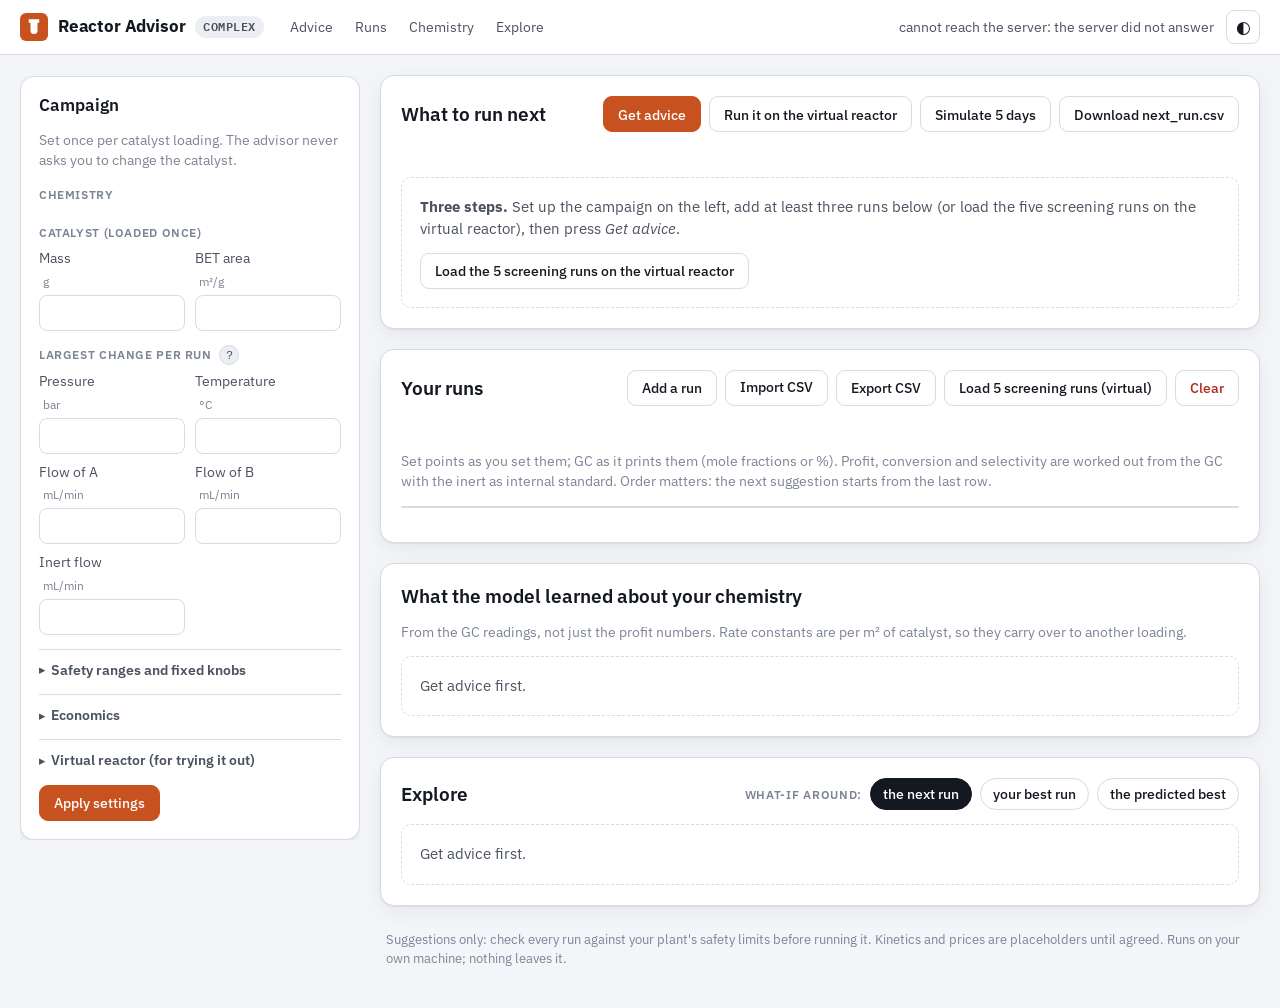
==== ui/index.html @ 0581b375 "Web interface for the smart reactor advisor (reactor_ui.py + ui/) python reactor_ui.py opens http://" ====
<!doctype html>
<html lang="en">
<head>
<meta charset="utf-8">
<meta name="viewport" content="width=device-width, initial-scale=1, viewport-fit=cover">
<title>Reactor Advisor</title>
<link rel="preconnect" href="https://fonts.googleapis.com">
<link rel="stylesheet" href="https://fonts.googleapis.com/css2?family=IBM+Plex+Sans:wght@400;500;600;700&family=IBM+Plex+Mono:wght@400;500;600&display=swap">
<link rel="stylesheet" href="app.css">
<link rel="icon" href="data:image/svg+xml,%3Csvg xmlns='http://www.w3.org/2000/svg' viewBox='0 0 32 32'%3E%3Crect width='32' height='32' rx='7' fill='%23c8521f'/%3E%3Cpath d='M10 7h12v4h-2v9a4 4 0 0 1-8 0V11h-2z' fill='white'/%3E%3C/svg%3E">
</head>
<body>

<header class="top">
  <div class="brand">
    <svg width="28" height="28" viewBox="0 0 32 32" aria-hidden="true"><rect width="32" height="32" rx="7" fill="var(--accent)"/><path d="M10 7h12v4h-2v9a4 4 0 0 1-8 0V11h-2z" fill="var(--accent-ink)"/></svg>
    <span class="brand-name">Reactor Advisor</span>
    <span id="chem-badge" class="badge">complex</span>
  </div>
  <nav class="jump" aria-label="Sections">
    <a href="#advice">Advice</a><a href="#runs">Runs</a><a href="#learned">Chemistry</a><a href="#explore">Explore</a>
  </nav>
  <div class="top-right">
    <span id="status" class="status" role="status" aria-live="polite">no runs yet</span>
    <button id="theme" class="icon-btn" type="button" aria-label="Switch light / dark" title="Light / dark">◐</button>
  </div>
</header>

<div class="layout">

<!-- ================================================================ setup rail -->
<aside class="rail" aria-label="Campaign setup">
  <form id="setup" class="setup" autocomplete="off">
    <h2 class="rail-title">Campaign</h2>
    <p class="hint">Set once per catalyst loading. The advisor never asks you to change the catalyst.</p>

    <fieldset>
      <legend>Chemistry</legend>
      <div class="chem-choice" id="chem-choice"></div>
    </fieldset>

    <fieldset>
      <legend>Catalyst (loaded once)</legend>
      <div class="grid2">
        <label>Mass <span class="unit">g</span><input id="s-wcat" type="number" step="any" min="0.01" max="50" required></label>
        <label>BET area <span class="unit">m²/g</span><input id="s-aspec" type="number" step="any" min="1" max="2000" required></label>
      </div>
    </fieldset>

    <fieldset>
      <legend>Largest change per run <button type="button" class="help" data-help="step">?</button></legend>
      <div class="grid2">
        <label>Pressure <span class="unit">bar</span><input id="s-step-P" type="number" step="any" min="0.1" required></label>
        <label>Temperature <span class="unit">°C</span><input id="s-step-T" type="number" step="any" min="0.1" required></label>
        <label>Flow of A <span class="unit">mL/min</span><input id="s-step-VA" type="number" step="any" min="0.1" required></label>
        <label>Flow of B <span class="unit">mL/min</span><input id="s-step-VB" type="number" step="any" min="0.1" required></label>
        <label>Inert flow <span class="unit">mL/min</span><input id="s-step-VI" type="number" step="any" min="0.1" required></label>
      </div>
      <p class="help-text" id="help-step" hidden>What your furnace, back-pressure regulator and good practice allow between two consecutive runs. Every suggestion stays within these of your last run, so it is always viable.</p>
    </fieldset>

    <details class="fold">
      <summary>Safety ranges and fixed knobs</summary>
      <div id="limits" class="limits"></div>
      <p class="hint">Tick <em>fixed</em> for a knob you cannot change; the advisor will not touch it.</p>
    </details>

    <details class="fold">
      <summary>Economics</summary>
      <div class="grid2">
        <label>Cost of one run <span class="unit">money</span><input id="s-cost" type="number" step="any" min="0" placeholder="optional"></label>
        <label>Operating hours / year<input id="s-hours" type="number" step="any" min="1" required></label>
      </div>
      <div id="prices" class="prices"></div>
      <p class="hint">Prices are placeholders until agreed; profit is in money units per hour.</p>
    </details>

    <details class="fold">
      <summary>Virtual reactor (for trying it out)</summary>
      <label>Scenario seed<input id="s-seed" type="number" step="1" min="0" max="999"></label>
      <p class="hint">A simulated reactor with hidden, imperfect chemistry. Use it to see how the advisor works before using your own log.</p>
    </details>

    <div class="rail-actions">
      <button type="submit" class="btn primary" id="apply">Apply settings</button>
      <span id="setup-msg" class="msg" role="status"></span>
    </div>
  </form>
</aside>

<!-- ================================================================ main -->
<main class="main">

  <!-- ---------------------------------------------------------- advice -->
  <section id="advice" class="card advice" aria-labelledby="advice-h">
    <div class="card-head">
      <h2 id="advice-h">What to run next</h2>
      <div class="actions">
        <button type="button" class="btn primary" id="btn-advise">Get advice</button>
        <button type="button" class="btn" id="btn-sim" title="Run the suggested settings on the virtual reactor and add the GC reading to the table">Run it on the virtual reactor</button>
        <button type="button" class="btn" id="btn-sim5">Simulate 5 days</button>
        <a class="btn ghost" id="dl-next" href="/api/export/next_run.csv" download>Download next_run.csv</a>
      </div>
    </div>
    <p id="advice-msg" class="msg" role="status"></p>

    <div id="advice-empty" class="empty">
      <p><strong>Three steps.</strong> Set up the campaign on the left, add at least three runs below (or load the five screening runs on the virtual reactor), then press <em>Get advice</em>.</p>
      <button type="button" class="btn" id="btn-example-2">Load the 5 screening runs on the virtual reactor</button>
    </div>

    <div id="advice-body" hidden>
      <div class="tiles" id="tiles"></div>
      <div class="expect">
        <div class="expect-main">
          <span class="label">Expected profit</span>
          <span class="big mono" id="next-pred">–</span>
          <span class="range mono" id="next-range"></span>
        </div>
        <div class="why">
          <span class="label">Why this run</span>
          <p id="next-why"></p>
        </div>
      </div>

      <div class="subcards">
        <div class="sub">
          <h3>Where this is heading</h3>
          <p class="sub-lead"><span class="pill" id="plan-steps"></span> <span id="plan-pred"></span></p>
          <ul class="kv mono" id="plan-list"></ul>
          <p class="hint">Firms up as runs come in: every GC reading sharpens the kinetics.</p>
        </div>
        <div class="sub">
          <h3>Is another run worth it?</h3>
          <p class="sub-lead"><span class="pill" id="worth-pill"></span></p>
          <p id="worth-text"></p>
          <ul class="kv mono" id="worth-list"></ul>
        </div>
        <div class="sub">
          <h3>If you must run the plant today</h3>
          <p class="sub-lead">Best proven settings, run <span id="today-run" class="mono"></span></p>
          <ul class="kv mono" id="today-list"></ul>
        </div>
      </div>
    </div>
  </section>

  <!-- ---------------------------------------------------------- runs -->
  <section id="runs" class="card" aria-labelledby="runs-h">
    <div class="card-head">
      <h2 id="runs-h">Your runs</h2>
      <div class="actions">
        <button type="button" class="btn" id="btn-add">Add a run</button>
        <label class="btn file"><input type="file" id="file" accept=".csv,text/csv">Import CSV</label>
        <a class="btn ghost" id="dl-log" href="/api/export/log.csv" download>Export CSV</a>
        <button type="button" class="btn" id="btn-example">Load 5 screening runs (virtual)</button>
        <button type="button" class="btn danger ghost" id="btn-clear">Clear</button>
      </div>
    </div>
    <p id="runs-msg" class="msg" role="status"></p>
    <p class="hint">Set points as you set them; GC as it prints them (mole fractions or %). Profit, conversion and selectivity are worked out from the GC with the inert as internal standard. Order matters: the next suggestion starts from the last row.</p>

    <form id="run-form" class="run-form" hidden autocomplete="off">
      <h3 id="run-form-title">Add a run</h3>
      <div class="grid5" id="run-inputs"></div>
      <div class="gc-inputs"><span class="label">GC reading</span><div class="grid5" id="gc-inputs"></div></div>
      <div class="form-actions">
        <button type="submit" class="btn primary">Save run</button>
        <button type="button" class="btn ghost" id="run-cancel">Cancel</button>
        <span class="msg" id="run-msg" role="alert"></span>
      </div>
    </form>

    <div class="table-wrap">
      <table id="runs-table" class="runs-table">
        <thead></thead><tbody></tbody>
      </table>
    </div>
    <p class="hint" id="runs-note"></p>
  </section>

  <!-- ---------------------------------------------------------- chemistry -->
  <section id="learned" class="card" aria-labelledby="learned-h">
    <div class="card-head"><h2 id="learned-h">What the model learned about your chemistry</h2></div>
    <p class="hint">From the GC readings, not just the profit numbers. Rate constants are per m² of catalyst, so they carry over to another loading.</p>
    <div id="learned-empty" class="empty"><p>Get advice first.</p></div>
    <div id="learned-body" hidden>
      <div class="rx-cards" id="rx-cards"></div>
      <ul class="notes" id="rx-notes"></ul>
      <div class="charts2">
        <figure class="fig"><figcaption>Rate constants vs temperature (Arrhenius plot). Dashed = learned, band = 90 % likely range<span id="arr-truth-note"></span></figcaption><div id="chart-arr" class="chart"></div></figure>
        <figure class="fig"><figcaption>Every GC number vs what the learned model predicts for it. Closer to the line = better</figcaption><div id="chart-parity" class="chart"></div></figure>
      </div>
    </div>
  </section>

  <!-- ---------------------------------------------------------- explore -->
  <section id="explore" class="card" aria-labelledby="explore-h">
    <div class="card-head">
      <h2 id="explore-h">Explore</h2>
      <div class="actions seg" role="group" aria-label="Reference settings for the what-if charts">
        <span class="label">What-if around:</span>
        <button type="button" class="btn seg-btn active" data-ref="next">the next run</button>
        <button type="button" class="btn seg-btn" data-ref="best">your best run</button>
        <button type="button" class="btn seg-btn" data-ref="plan">the predicted best</button>
      </div>
    </div>
    <div id="explore-empty" class="empty"><p>Get advice first.</p></div>
    <div id="explore-body" hidden>
      <figure class="fig"><figcaption>Profit of every run, the best so far, and the model's estimate (which smooths out GC noise)</figcaption><div id="chart-profit" class="chart"></div></figure>
      <p class="hint">What the model expects if one knob moves and the others stay at the reference. Shaded = reachable from your last run in one step. Hover for values.</p>
      <div class="landscape" id="landscape"></div>
    </div>
  </section>

  <footer class="foot">
    <p>Suggestions only: check every run against your plant's safety limits before running it. Kinetics and prices are placeholders until agreed. Runs on your own machine; nothing leaves it.</p>
  </footer>
</main>
</div>

<div id="tip" class="tip" role="tooltip" hidden></div>
<div id="overlay" class="overlay" hidden aria-hidden="true"><div class="spinner" aria-hidden="true"></div><p id="overlay-text">Thinking…</p></div>

<script src="app.js"></script>
</body>
</html>
---- ui/app.css ----
/* Reactor Advisor — layout: a fixed setup rail on the left (the campaign), a scrolling main
   column of four cards (advice, runs, chemistry, explore). Readouts in mono like an instrument
   panel; one accent (the advisor's orange from the project figures) used only for actions and
   the suggested values. */
:root {
  --bg: #f4f5f8;
  --surface: #ffffff;
  --surface-2: #eceef3;
  --ink: #141820;
  --ink-2: #4a5160;
  --ink-3: #7c8495;
  --line: #d7dbe3;
  --accent: #c8521f;
  --accent-soft: #fbe9df;
  --accent-ink: #ffffff;
  --good: #0e7a4e;
  --good-soft: #dcf3e8;
  --warn: #9a6400;
  --warn-soft: #fcefd0;
  --bad: #b3261e;
  --bad-soft: #f9dedc;
  --focus: #2a78d6;
  --shadow: 0 1px 2px rgba(20, 24, 32, .06), 0 6px 20px rgba(20, 24, 32, .06);
  --c1: #2a78d6; --c2: #eb6834; --c3: #1baf7a; --c4: #eda100; --c5: #e87ba4;
  --font: "IBM Plex Sans", system-ui, -apple-system, "Segoe UI", sans-serif;
  --mono: "IBM Plex Mono", ui-monospace, "Cascadia Mono", Consolas, monospace;
  --rail: 340px;
  color-scheme: light;
}
@media (prefers-color-scheme: dark) {
  :root:not([data-theme="light"]) {
    --bg: #121418; --surface: #1b1e25; --surface-2: #252932; --ink: #f1f2f5; --ink-2: #c2c6cf; --ink-3: #8c929e;
    --line: #353a46; --accent: #f0804d; --accent-soft: #3b2518; --accent-ink: #1a1208;
    --good: #3fcf8f; --good-soft: #15352a; --warn: #e3ac3f; --warn-soft: #3a2d10; --bad: #f2736b; --bad-soft: #3d1c1a;
    --focus: #5a9cf0; --shadow: 0 1px 2px rgba(0,0,0,.4), 0 6px 20px rgba(0,0,0,.35);
    --c1: #3987e5; --c2: #d95926; --c3: #199e70; --c4: #c98500; --c5: #d55181;
    color-scheme: dark;
  }
}
:root[data-theme="dark"] {
  --bg: #121418; --surface: #1b1e25; --surface-2: #252932; --ink: #f1f2f5; --ink-2: #c2c6cf; --ink-3: #8c929e;
  --line: #353a46; --accent: #f0804d; --accent-soft: #3b2518; --accent-ink: #1a1208;
  --good: #3fcf8f; --good-soft: #15352a; --warn: #e3ac3f; --warn-soft: #3a2d10; --bad: #f2736b; --bad-soft: #3d1c1a;
  --focus: #5a9cf0; --shadow: 0 1px 2px rgba(0,0,0,.4), 0 6px 20px rgba(0,0,0,.35);
  --c1: #3987e5; --c2: #d95926; --c3: #199e70; --c4: #c98500; --c5: #d55181;
  color-scheme: dark;
}

* { box-sizing: border-box; }
html, body { margin: 0; }
body { background: var(--bg); color: var(--ink); font: 15px/1.5 var(--font); -webkit-font-smoothing: antialiased; }
h1, h2, h3 { margin: 0; line-height: 1.25; text-wrap: balance; }
h2 { font-size: 1.2rem; font-weight: 600; }
h3 { font-size: .95rem; font-weight: 600; }
p { margin: 0; }
a { color: var(--accent); }
.mono { font-family: var(--mono); font-variant-numeric: tabular-nums; }
.hint { color: var(--ink-3); font-size: .85rem; }
.label { font-size: .72rem; font-weight: 600; letter-spacing: .06em; text-transform: uppercase; color: var(--ink-3); }
:focus-visible { outline: 2px solid var(--focus); outline-offset: 2px; border-radius: 4px; }
[hidden] { display: none !important; }

/* ---------------------------------------------------------------- top bar */
.top {
  position: sticky; top: env(safe-area-inset-top, 0px); z-index: 20;
  display: flex; align-items: center; gap: 16px; flex-wrap: wrap;
  padding: 10px 20px; background: var(--surface); border-bottom: 1px solid var(--line);
}
.brand { display: flex; align-items: center; gap: 10px; }
.brand-name { font-weight: 700; font-size: 1.05rem; letter-spacing: -.01em; }
.badge { font: 600 .72rem/1 var(--mono); letter-spacing: .04em; text-transform: uppercase; padding: 5px 8px; border-radius: 999px; background: var(--surface-2); color: var(--ink-2); }
.jump { display: flex; gap: 2px; }
.jump a { color: var(--ink-2); text-decoration: none; padding: 6px 10px; border-radius: 6px; font-size: .9rem; }
.jump a:hover { background: var(--surface-2); color: var(--ink); }
.top-right { margin-left: auto; display: flex; align-items: center; gap: 12px; }
.status { font-size: .85rem; color: var(--ink-2); }
.icon-btn { border: 1px solid var(--line); background: var(--surface); color: var(--ink); border-radius: 8px; width: 34px; height: 34px; cursor: pointer; font-size: 1.05rem; }

/* ---------------------------------------------------------------- layout */
.layout { display: grid; grid-template-columns: var(--rail) minmax(0, 1fr); gap: 20px; padding: 20px; max-width: 1480px; margin: 0 auto; }
.rail { position: sticky; top: 76px; align-self: start; max-height: calc(100vh - 96px); overflow: auto; }
.main { display: flex; flex-direction: column; gap: 20px; min-width: 0; }
@media (max-width: 980px) {
  .layout { grid-template-columns: minmax(0, 1fr); padding: 16px; }
  .rail { position: static; max-height: none; }
  .jump { display: none; }
}

/* ---------------------------------------------------------------- cards */
.card { background: var(--surface); border: 1px solid var(--line); border-radius: 14px; padding: 20px; box-shadow: var(--shadow); display: flex; flex-direction: column; gap: 14px; min-width: 0; }
.card-head { display: flex; align-items: center; gap: 12px; flex-wrap: wrap; }
.card-head h2 { margin-right: auto; }
.actions { display: flex; gap: 8px; flex-wrap: wrap; align-items: center; }
.empty { border: 1px dashed var(--line); border-radius: 10px; padding: 18px; color: var(--ink-2); display: flex; flex-direction: column; gap: 12px; align-items: flex-start; }
.msg { font-size: .88rem; min-height: 1.2em; }
.msg.err { color: var(--bad); }
.msg.ok { color: var(--good); }

/* ---------------------------------------------------------------- buttons */
.btn {
  display: inline-flex; align-items: center; gap: 6px; min-height: 36px; padding: 6px 14px; border-radius: 9px;
  border: 1px solid var(--line); background: var(--surface); color: var(--ink); font: 500 .9rem var(--font);
  cursor: pointer; text-decoration: none; transition: background .12s, border-color .12s;
}
.btn:hover { background: var(--surface-2); }
.btn.primary { background: var(--accent); border-color: var(--accent); color: var(--accent-ink); }
.btn.primary:hover { filter: brightness(1.06); }
.btn.ghost { background: transparent; }
.btn.danger { color: var(--bad); }
.btn:disabled, .btn[aria-disabled="true"] { opacity: .5; cursor: not-allowed; }
.btn.file { position: relative; overflow: hidden; }
.btn.file input { position: absolute; inset: 0; opacity: 0; cursor: pointer; }
.seg .seg-btn { border-radius: 999px; padding: 4px 12px; min-height: 32px; font-size: .85rem; }
.seg .seg-btn.active { background: var(--ink); color: var(--surface); border-color: var(--ink); }
.help { border: 1px solid var(--line); background: var(--surface-2); color: var(--ink-2); width: 20px; height: 20px; border-radius: 50%; font-size: .72rem; cursor: pointer; padding: 0; margin-left: 4px; vertical-align: middle; }
.help-text { font-size: .85rem; color: var(--ink-2); background: var(--surface-2); border-radius: 8px; padding: 8px 10px; margin-top: 8px; }

/* ---------------------------------------------------------------- setup rail */
.setup { background: var(--surface); border: 1px solid var(--line); border-radius: 14px; padding: 18px; box-shadow: var(--shadow); display: flex; flex-direction: column; gap: 14px; }
.rail-title { font-size: 1.05rem; }
fieldset { border: 0; padding: 0; margin: 0; display: flex; flex-direction: column; gap: 8px; }
legend { padding: 0; margin-bottom: 6px; font-size: .78rem; font-weight: 600; letter-spacing: .05em; text-transform: uppercase; color: var(--ink-3); }
label { display: flex; flex-direction: column; gap: 4px; font-size: .85rem; color: var(--ink-2); }
label .unit { color: var(--ink-3); font-size: .75rem; margin-left: 4px; }
input[type="number"], input[type="text"], select {
  font: 500 .95rem var(--mono); padding: 7px 9px; border: 1px solid var(--line); border-radius: 8px;
  background: var(--surface); color: var(--ink); width: 100%; min-width: 0;
}
input[type="number"]:focus { border-color: var(--focus); }
.grid2 { display: grid; grid-template-columns: 1fr 1fr; gap: 8px 10px; }
.chem-choice { display: flex; flex-direction: column; gap: 6px; }
.chem-opt { display: grid; grid-template-columns: auto 1fr; gap: 4px 10px; align-items: start; padding: 10px; border: 1px solid var(--line); border-radius: 10px; cursor: pointer; }
.chem-opt:has(input:checked) { border-color: var(--accent); background: var(--accent-soft); }
.chem-opt input { margin-top: 3px; }
.chem-opt b { font-size: .9rem; color: var(--ink); }
.chem-opt small { grid-column: 2; color: var(--ink-2); font-family: var(--mono); font-size: .78rem; line-height: 1.4; }
.fold { border-top: 1px solid var(--line); padding-top: 10px; }
.fold summary { cursor: pointer; font-size: .85rem; font-weight: 600; color: var(--ink-2); list-style: none; display: flex; align-items: center; gap: 6px; }
.fold summary::before { content: "▸"; font-size: .8rem; transition: transform .15s; }
.fold[open] summary::before { transform: rotate(90deg); }
.fold > :not(summary) { margin-top: 10px; }
.limits { display: grid; grid-template-columns: auto minmax(0, 1fr) minmax(0, 1fr); gap: 6px 8px; align-items: center; font-size: .82rem; }
.limits .lh { color: var(--ink-3); font-size: .72rem; font-weight: 600; text-transform: uppercase; letter-spacing: .05em; }
.limits .fx { grid-column: 2 / -1; display: flex; align-items: center; gap: 6px; font-size: .78rem; flex-direction: row; margin-bottom: 4px; }
.limits .fx input[type="number"] { width: 90px; }
.prices { display: grid; grid-template-columns: 1fr 1fr; gap: 8px 10px; margin-top: 10px; }
.msg.dirty { color: var(--warn); }
.rail-actions { display: flex; align-items: center; gap: 10px; flex-wrap: wrap; }

/* ---------------------------------------------------------------- advice */
.tiles { display: grid; grid-template-columns: repeat(auto-fit, minmax(150px, 1fr)); gap: 10px; }
.tile { border: 1px solid var(--line); border-radius: 12px; padding: 12px 14px; display: flex; flex-direction: column; gap: 4px; background: var(--surface); }
.tile.changed { border-color: var(--accent); box-shadow: inset 3px 0 0 var(--accent); }
.tile .v { font: 600 1.6rem/1.1 var(--mono); font-variant-numeric: tabular-nums; color: var(--ink); }
.tile .v small { font-size: .8rem; color: var(--ink-3); font-weight: 500; margin-left: 4px; }
.tile .d { font-size: .8rem; font-family: var(--mono); color: var(--ink-2); }
.tile .d.up { color: var(--accent); }
.tile .d.down { color: var(--accent); }
.tile .d.fixed { color: var(--ink-3); }
.expect { display: grid; grid-template-columns: minmax(220px, 1fr) 2fr; gap: 16px; align-items: start; }
@media (max-width: 760px) { .expect { grid-template-columns: 1fr; } }
.expect-main { display: flex; flex-direction: column; gap: 2px; }
.big { font-size: 2rem; font-weight: 600; line-height: 1.1; }
.big small { font-size: .9rem; color: var(--ink-3); font-weight: 500; }
.range { color: var(--ink-2); font-size: .9rem; }
.why p { margin-top: 4px; }
.subcards { display: grid; grid-template-columns: repeat(auto-fit, minmax(240px, 1fr)); gap: 12px; }
.sub { background: var(--surface-2); border-radius: 12px; padding: 14px; display: flex; flex-direction: column; gap: 8px; }
.sub-lead { display: flex; align-items: center; gap: 8px; flex-wrap: wrap; }
.pill { display: inline-flex; align-items: center; padding: 3px 9px; border-radius: 999px; font: 600 .78rem var(--mono); background: var(--surface); border: 1px solid var(--line); }
.pill.yes { background: var(--good-soft); color: var(--good); border-color: transparent; }
.pill.no { background: var(--warn-soft); color: var(--warn); border-color: transparent; }
.kv { list-style: none; margin: 0; padding: 0; display: grid; grid-template-columns: 1fr auto; gap: 3px 12px; font-size: .88rem; }
.kv li span:last-child { white-space: nowrap; }
.kv li { display: contents; }
.kv li span:first-child { color: var(--ink-3); font-family: var(--font); }
.kv li span:last-child { text-align: right; }

/* ---------------------------------------------------------------- runs */
.run-form { border: 1px solid var(--accent); border-radius: 12px; padding: 14px; display: flex; flex-direction: column; gap: 12px; background: var(--accent-soft); }
.grid5 { display: grid; grid-template-columns: repeat(auto-fit, minmax(110px, 1fr)); gap: 8px 10px; }
.gc-inputs { display: flex; flex-direction: column; gap: 6px; }
.form-actions { display: flex; gap: 8px; align-items: center; flex-wrap: wrap; }
.table-wrap { overflow-x: auto; border: 1px solid var(--line); border-radius: 10px; }
.runs-table { border-collapse: collapse; width: 100%; font-size: .85rem; }
.runs-table th, .runs-table td { padding: 7px 9px; text-align: right; white-space: nowrap; border-bottom: 1px solid var(--line); font-variant-numeric: tabular-nums; }
.runs-table th { position: sticky; top: 0; background: var(--surface-2); color: var(--ink-2); font-weight: 600; font-size: .75rem; letter-spacing: .04em; text-transform: uppercase; }
.runs-table th.grp { text-align: center; border-left: 1px solid var(--line); }
.runs-table td.num { font-family: var(--mono); }
.runs-table td.first, .runs-table th.first { text-align: left; }
.runs-table td.gc { color: var(--ink-2); font-family: var(--mono); font-size: .8rem; }
.runs-table tr.best td { background: var(--good-soft); }
.runs-table tr.last td { box-shadow: inset 3px 0 0 var(--accent); }
.runs-table td.profit { font-weight: 600; }
.runs-table td .neg { color: var(--bad); }
.runs-table .row-btn { border: 0; background: transparent; color: var(--ink-2); cursor: pointer; padding: 2px 5px; border-radius: 5px; font-size: .85rem; }
.runs-table .row-btn:hover { background: var(--surface-2); color: var(--ink); }
.src { font-size: .7rem; color: var(--ink-3); font-family: var(--mono); }

/* ---------------------------------------------------------------- chemistry */
.rx-cards { display: grid; grid-template-columns: repeat(auto-fit, minmax(200px, 1fr)); gap: 10px; }
.rx { border: 1px solid var(--line); border-radius: 12px; padding: 12px 14px; display: flex; flex-direction: column; gap: 6px; border-top: 4px solid var(--rxc, var(--c1)); }
.rx .eq { font-family: var(--mono); font-size: 1.05rem; font-weight: 600; }
.rx .role { font-size: .8rem; color: var(--ink-3); }
.rx .ea { font-family: var(--mono); font-size: .9rem; }
.rx .ea b { font-size: 1.1rem; }
.notes { margin: 0; padding-left: 18px; display: flex; flex-direction: column; gap: 6px; color: var(--ink-2); font-size: .92rem; }
.charts2 { display: grid; grid-template-columns: repeat(auto-fit, minmax(320px, 1fr)); gap: 16px; }
.fig { margin: 0; display: flex; flex-direction: column; gap: 6px; min-width: 0; }
.fig figcaption { font-size: .82rem; color: var(--ink-2); }
.chart { position: relative; width: 100%; min-width: 0; }
.chart svg { width: 100%; height: auto; display: block; font-family: var(--font); }
.chart .ax { stroke: var(--line); }
.chart .grid { stroke: var(--line); stroke-width: .6; }
.chart text { fill: var(--ink-2); font-size: 11px; }
.chart text.t { fill: var(--ink); font-size: 11px; }
.landscape { display: grid; grid-template-columns: repeat(auto-fit, minmax(230px, 1fr)); gap: 14px; }
.ls { display: flex; flex-direction: column; gap: 4px; min-width: 0; }
.ls h4 { margin: 0; font-size: .85rem; font-weight: 600; color: var(--ink-2); }
.ls h4 small { color: var(--ink-3); font-weight: 400; }
.legend { display: flex; gap: 14px; flex-wrap: wrap; font-size: .8rem; color: var(--ink-2); }
.legend span::before { content: ""; display: inline-block; width: 18px; height: 3px; border-radius: 2px; background: var(--lc); margin-right: 6px; vertical-align: middle; }
.legend span.dash::before { background: repeating-linear-gradient(90deg, var(--lc) 0 5px, transparent 5px 8px); }
.legend span.dot::before { width: 8px; height: 8px; border-radius: 50%; }

/* ---------------------------------------------------------------- misc */
.tip { position: fixed; z-index: 30; pointer-events: none; background: var(--ink); color: var(--surface); padding: 6px 9px; border-radius: 7px; font: .78rem/1.4 var(--mono); max-width: 260px; box-shadow: var(--shadow); }
.overlay { position: fixed; inset: 0; z-index: 40; background: color-mix(in srgb, var(--bg) 70%, transparent); display: flex; flex-direction: column; align-items: center; justify-content: center; gap: 12px; color: var(--ink); backdrop-filter: blur(2px); }
.spinner { width: 34px; height: 34px; border-radius: 50%; border: 3px solid var(--line); border-top-color: var(--accent); animation: spin .9s linear infinite; }
@keyframes spin { to { transform: rotate(360deg); } }
@media (prefers-reduced-motion: reduce) { .spinner { animation-duration: 2s; } .btn, .fold summary::before { transition: none; } }
.foot { color: var(--ink-3); font-size: .8rem; padding: 4px 6px 20px; }
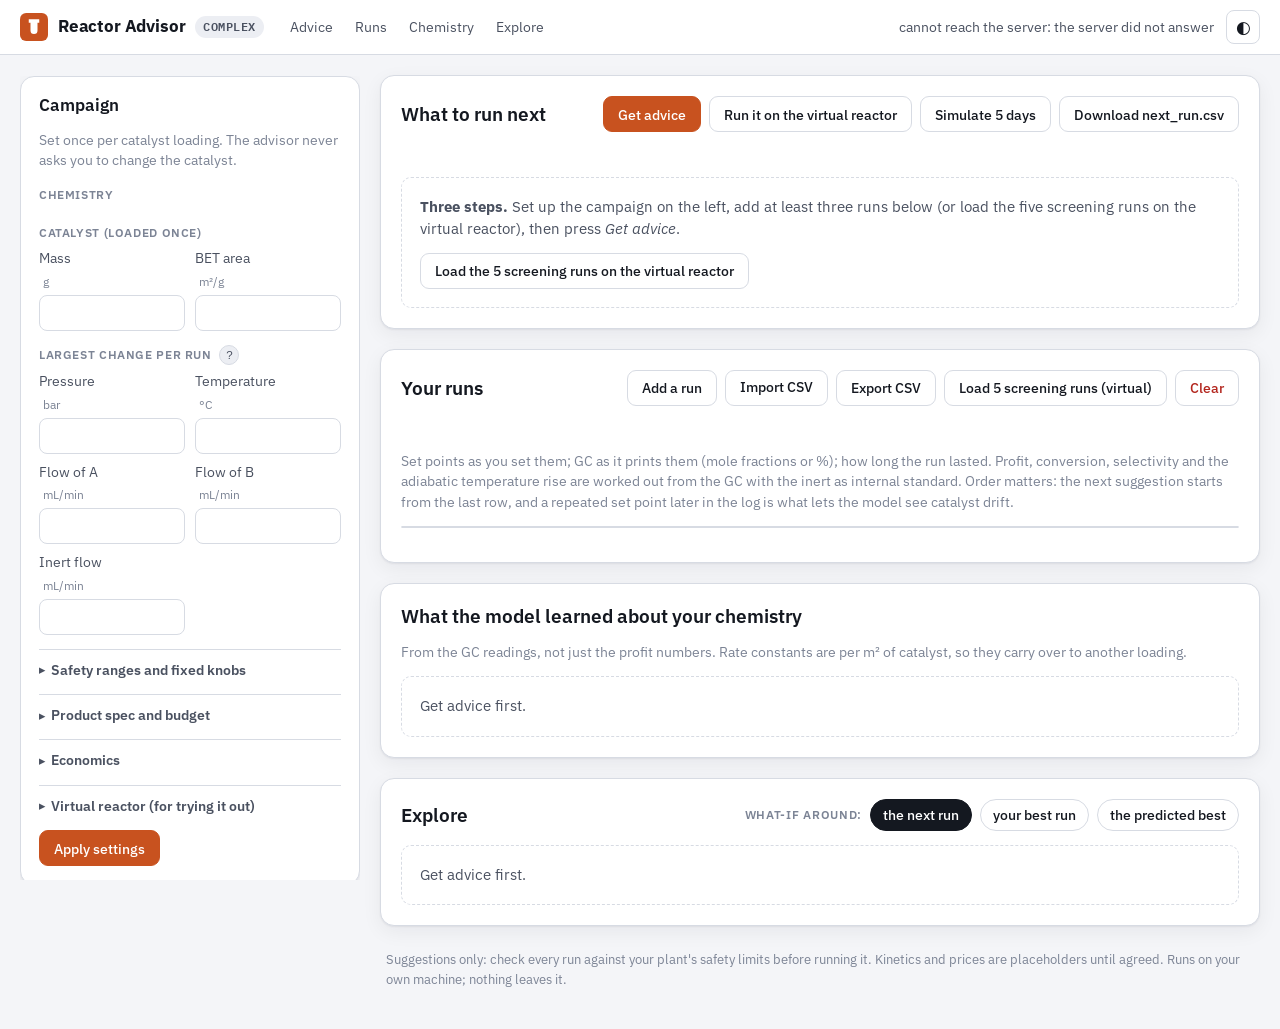
==== commit bab35452: "V5 core upgrade: kinetics ladder, campaign planner, specs, deactivation, BO v3 strategies smart/: th" ====
--- a/ui/index.html
+++ b/ui/index.html
@@ -66,6 +66,16 @@
     </details>
 
     <details class="fold">
+      <summary>Product spec and budget</summary>
+      <div class="grid2">
+        <label>Minimum selectivity <span class="unit">0-1</span><input id="s-spec-SC" type="number" step="any" min="0" max="1" placeholder="none"></label>
+        <label>Max temperature rise <span class="unit">K, adiabatic</span><input id="s-spec-dT" type="number" step="any" min="1" placeholder="none"></label>
+        <label>Runs you can still afford<input id="s-remaining" type="number" step="1" min="1" required></label>
+      </div>
+      <p class="hint">Only runs likely to meet the spec are suggested. The planner weighs exploring against earning by how many runs are left.</p>
+    </details>
+
+    <details class="fold">
       <summary>Economics</summary>
       <div class="grid2">
         <label>Cost of one run <span class="unit">money</span><input id="s-cost" type="number" step="any" min="0" placeholder="optional"></label>
@@ -77,8 +87,11 @@
 
     <details class="fold">
       <summary>Virtual reactor (for trying it out)</summary>
-      <label>Scenario seed<input id="s-seed" type="number" step="1" min="0" max="999"></label>
-      <p class="hint">A simulated reactor with hidden, imperfect chemistry. Use it to see how the advisor works before using your own log.</p>
+      <div class="grid2">
+        <label>Scenario seed<input id="s-seed" type="number" step="1" min="0" max="999"></label>
+        <label>Activity lost per day <span class="unit">%</span><input id="s-deact" type="number" step="any" min="0" max="49"></label>
+      </div>
+      <p class="hint">A simulated reactor with hidden, imperfect chemistry. Use it to see how the advisor works before using your own log. A non-zero activity loss makes its catalyst age on stream.</p>
     </details>
 
     <div class="rail-actions">
@@ -158,7 +171,7 @@
       </div>
     </div>
     <p id="runs-msg" class="msg" role="status"></p>
-    <p class="hint">Set points as you set them; GC as it prints them (mole fractions or %). Profit, conversion and selectivity are worked out from the GC with the inert as internal standard. Order matters: the next suggestion starts from the last row.</p>
+    <p class="hint">Set points as you set them; GC as it prints them (mole fractions or %); how long the run lasted. Profit, conversion, selectivity and the adiabatic temperature rise are worked out from the GC with the inert as internal standard. Order matters: the next suggestion starts from the last row, and a repeated set point later in the log is what lets the model see catalyst drift.</p>
 
     <form id="run-form" class="run-form" hidden autocomplete="off">
       <h3 id="run-form-title">Add a run</h3>
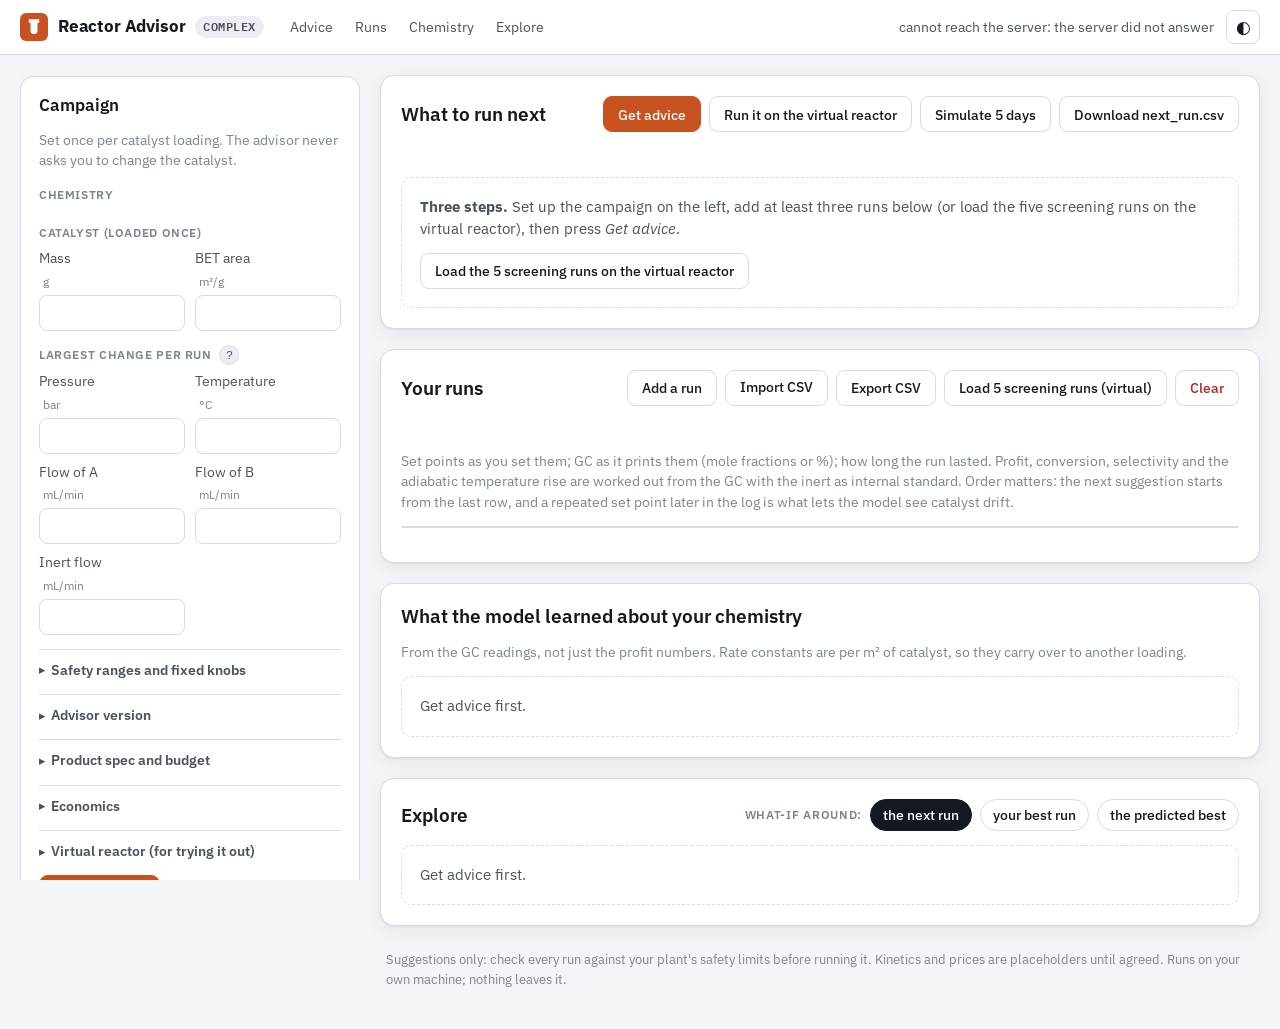
==== commit 0cc27e58: "v6: committee correction (GP + neural-network ensemble, stacking weights) Physics core unchanged; th" ====
--- a/ui/index.html
+++ b/ui/index.html
@@ -66,6 +66,17 @@
     </details>
 
     <details class="fold">
+      <summary>Advisor version</summary>
+      <label>Correction to the physics
+        <select id="s-version">
+          <option value="v6">v6: committee (Gaussian process + neural networks)</option>
+          <option value="v5">v5: one Gaussian process</option>
+        </select>
+      </label>
+      <p class="hint">Both use the same physics and planner. v6 lets a Gaussian process and an ensemble of small neural networks both correct the physics, and trusts each by how well it predicts runs it was not trained on.</p>
+    </details>
+
+    <details class="fold">
       <summary>Product spec and budget</summary>
       <div class="grid2">
         <label>Minimum selectivity <span class="unit">0-1</span><input id="s-spec-SC" type="number" step="any" min="0" max="1" placeholder="none"></label>
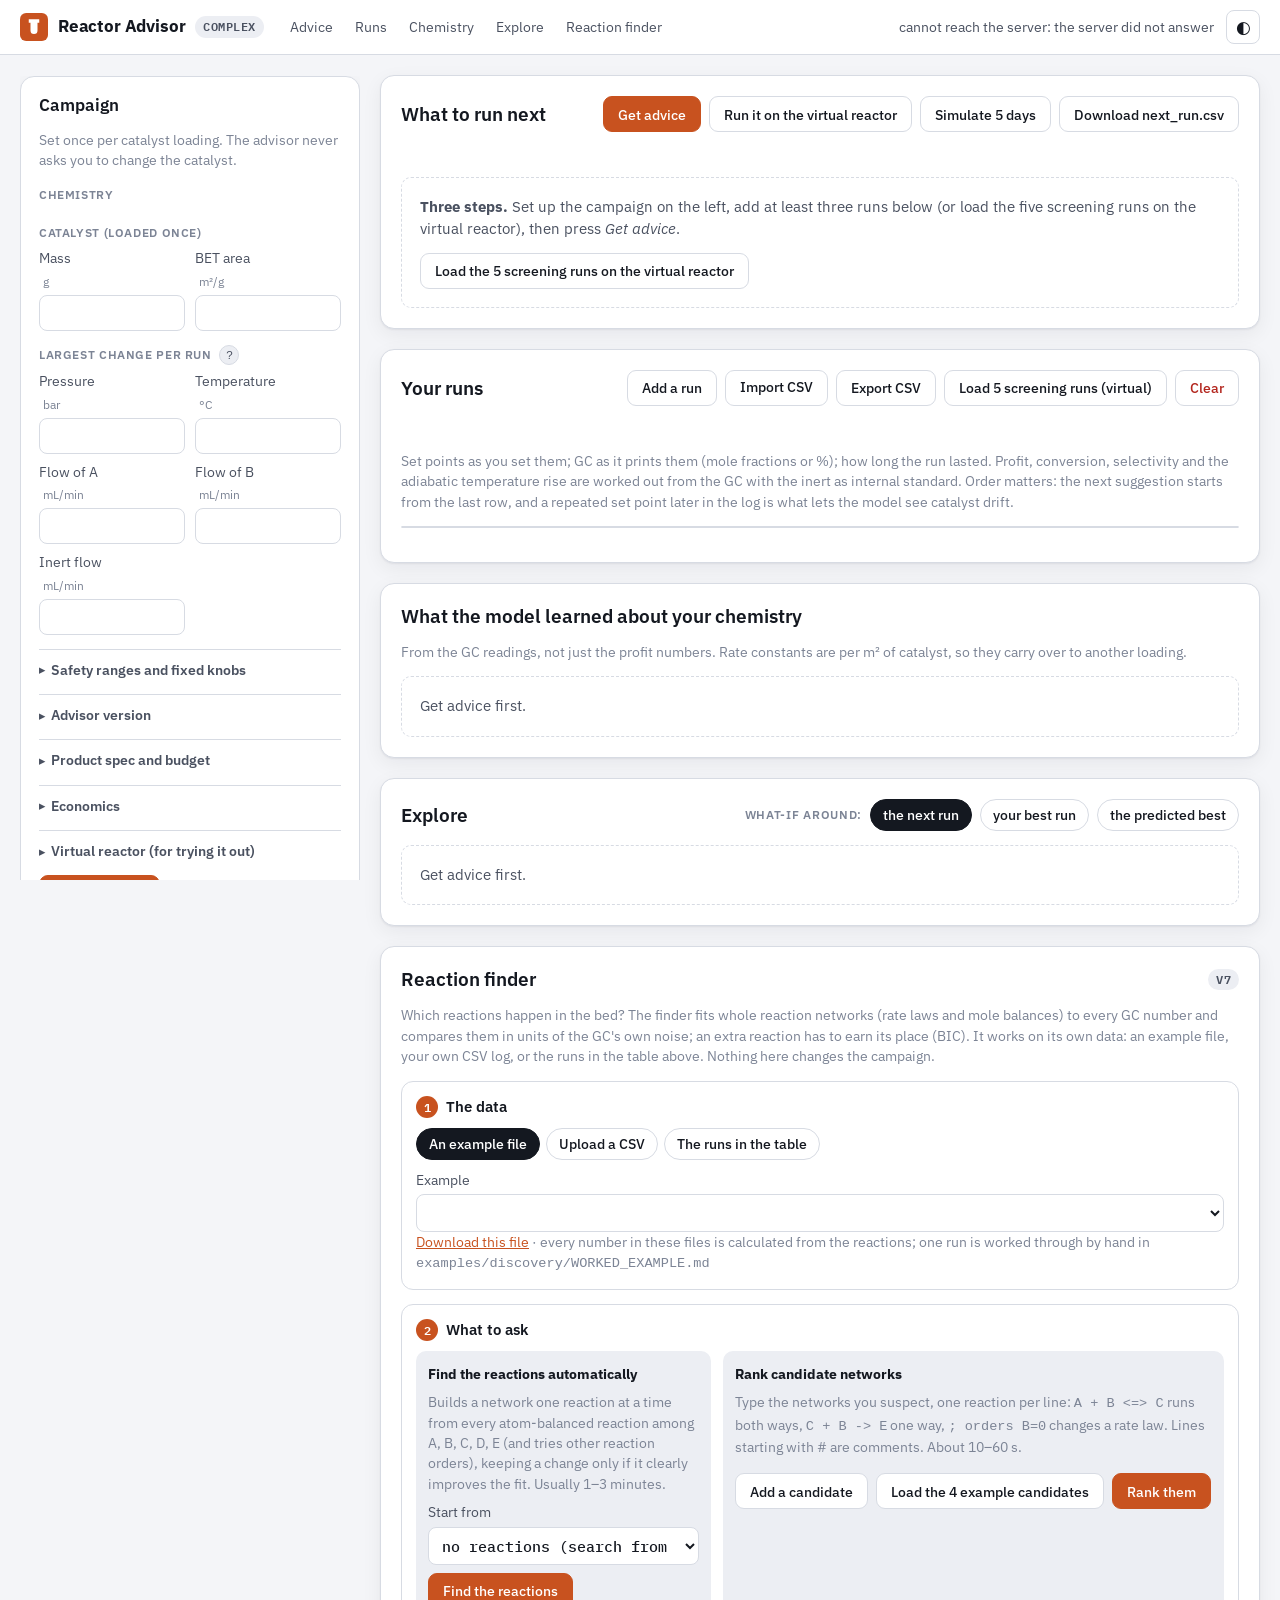
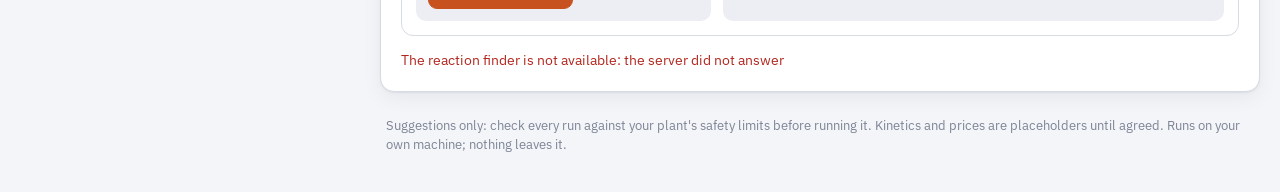
==== commit 5e9ab5d8: "v7 website: reaction finder page, v7 advisor switch, optional profit vs purity curve Web page (react" ====
--- a/ui/index.html
+++ b/ui/index.html
@@ -6,7 +6,7 @@
 <title>Reactor Advisor</title>
 <link rel="preconnect" href="https://fonts.googleapis.com">
 <link rel="stylesheet" href="https://fonts.googleapis.com/css2?family=IBM+Plex+Sans:wght@400;500;600;700&family=IBM+Plex+Mono:wght@400;500;600&display=swap">
-<link rel="stylesheet" href="app.css">
+<link rel="stylesheet" href="app.css?v=7c">
 <link rel="icon" href="data:image/svg+xml,%3Csvg xmlns='http://www.w3.org/2000/svg' viewBox='0 0 32 32'%3E%3Crect width='32' height='32' rx='7' fill='%23c8521f'/%3E%3Cpath d='M10 7h12v4h-2v9a4 4 0 0 1-8 0V11h-2z' fill='white'/%3E%3C/svg%3E">
 </head>
 <body>
@@ -18,7 +18,7 @@
     <span id="chem-badge" class="badge">complex</span>
   </div>
   <nav class="jump" aria-label="Sections">
-    <a href="#advice">Advice</a><a href="#runs">Runs</a><a href="#learned">Chemistry</a><a href="#explore">Explore</a>
+    <a href="#advice">Advice</a><a href="#runs">Runs</a><a href="#learned">Chemistry</a><a href="#explore">Explore</a><a href="#finder">Reaction finder</a>
   </nav>
   <div class="top-right">
     <span id="status" class="status" role="status" aria-live="polite">no runs yet</span>
@@ -70,10 +70,11 @@
       <label>Correction to the physics
         <select id="s-version">
           <option value="v6">v6: committee (Gaussian process + neural networks)</option>
+          <option value="v7">v7: v6 + a neural network alone; checks and repairs the reactions</option>
           <option value="v5">v5: one Gaussian process</option>
         </select>
       </label>
-      <p class="hint">Both use the same physics and planner. v6 lets a Gaussian process and an ensemble of small neural networks both correct the physics, and trusts each by how well it predicts runs it was not trained on.</p>
+      <p class="hint">All use the same physics and planner. v6 lets a Gaussian process and an ensemble of small neural networks both correct the physics, and trusts each by how well it predicts runs it was not trained on. v7 adds a neural network that predicts profit from the knobs alone (no physics) to that committee, and after every run checks whether its reactions still explain the GC readings; if not, it changes them one step at a time with the reaction finder (Get advice can then take up to a minute).</p>
     </details>
 
     <details class="fold">
@@ -166,6 +167,17 @@
           <ul class="kv mono" id="today-list"></ul>
         </div>
       </div>
+
+      <details class="fold opt" id="tradeoff-fold">
+        <summary>Optional: profit vs purity trade-off <span class="hint">(skip this if you only want the most profitable run)</span></summary>
+        <p class="hint">The advice above aims for the most profit. Sometimes a purer product is worth a little profit: less by-product to separate, or a customer's specification. This curve shows the best profit the model expects at each selectivity to C, so you can pick a compromise. Nothing changes unless you press <em>Aim here</em> on a row, which sets that selectivity as the minimum in your product spec and asks for advice again.</p>
+        <div class="actions"><button type="button" class="btn" id="btn-tradeoff">Show the trade-off curve</button><span class="msg" id="tradeoff-msg" role="status"></span></div>
+        <div id="tradeoff-body" hidden>
+          <figure class="fig"><figcaption>Best profit the model expects at each selectivity (line); dots = points you can aim for, bars = 90 % likely range of the profit; squares = your best and last runs as measured</figcaption><div id="chart-tradeoff" class="chart"></div></figure>
+          <ul class="notes" id="tradeoff-notes"></ul>
+          <div class="table-wrap"><table class="runs-table" id="tradeoff-table"><thead></thead><tbody></tbody></table></div>
+        </div>
+      </details>
     </div>
   </section>
 
@@ -209,6 +221,12 @@
     <p class="hint">From the GC readings, not just the profit numbers. Rate constants are per m² of catalyst, so they carry over to another loading.</p>
     <div id="learned-empty" class="empty"><p>Get advice first.</p></div>
     <div id="learned-body" hidden>
+      <div class="sub net-box" id="net-box" hidden>
+        <h3>Reaction network in use <span class="badge">v7</span></h3>
+        <ol class="mono net-lines" id="net-lines"></ol>
+        <div id="net-changed" hidden><p class="hint">Changed from the network you set up:</p><ol class="mono net-lines given" id="net-given"></ol></div>
+        <ul class="notes" id="net-notes"></ul>
+      </div>
       <div class="rx-cards" id="rx-cards"></div>
       <ul class="notes" id="rx-notes"></ul>
       <div class="charts2">
@@ -237,6 +255,89 @@
     </div>
   </section>
 
+  <!-- ---------------------------------------------------------- reaction finder -->
+  <section id="finder" class="card" aria-labelledby="finder-h">
+    <div class="card-head"><h2 id="finder-h">Reaction finder</h2><span class="badge">v7</span></div>
+    <p class="hint">Which reactions happen in the bed? The finder fits whole reaction networks (rate laws and mole balances) to every GC number and compares them in units of the GC's own noise; an extra reaction has to earn its place (BIC). It works on its own data: an example file, your own CSV log, or the runs in the table above. Nothing here changes the campaign.</p>
+
+    <div class="finder-steps">
+      <div class="fstep">
+        <h3><span class="num">1</span> The data</h3>
+        <div class="seg f-src" role="group" aria-label="Where the data come from">
+          <button type="button" class="btn seg-btn active" data-src="example">An example file</button>
+          <button type="button" class="btn seg-btn" data-src="upload">Upload a CSV</button>
+          <button type="button" class="btn seg-btn" data-src="runs">The runs in the table</button>
+        </div>
+        <div id="f-src-example">
+          <label>Example <select id="f-example"></select></label>
+          <p class="hint" id="f-example-text"></p>
+          <p class="hint"><a id="f-example-dl" href="#" download>Download this file</a> · every number in these files is calculated from the reactions; one run is worked through by hand in <span class="mono">examples/discovery/WORKED_EXAMPLE.md</span></p>
+        </div>
+        <div id="f-src-upload" hidden>
+          <label class="btn file"><input type="file" id="f-file" accept=".csv,text/csv">Choose a CSV file</label>
+          <p class="hint" id="f-file-name">Columns as in the run table's Export CSV: pressure_bar, flow_A_mL_min, flow_B_mL_min, flow_I_mL_min, temperature_C, catalyst_g, gc_A … gc_E, gc_I, and optionally hours_h.</p>
+        </div>
+        <div id="f-src-runs" hidden><p class="hint" id="f-runs-text">Uses the runs in the table above, as they are now.</p></div>
+      </div>
+
+      <div class="fstep">
+        <h3><span class="num">2</span> What to ask</h3>
+        <div class="fmodes">
+          <div class="fmode">
+            <h4>Find the reactions automatically</h4>
+            <p class="hint">Builds a network one reaction at a time from every atom-balanced reaction among A, B, C, D, E (and tries other reaction orders), keeping a change only if it clearly improves the fit. Usually 1–3 minutes.</p>
+            <label>Start from <select id="f-start"><option value="">no reactions (search from scratch)</option></select></label>
+            <button type="button" class="btn primary" id="f-discover">Find the reactions</button>
+          </div>
+          <div class="fmode">
+            <h4>Rank candidate networks</h4>
+            <p class="hint">Type the networks you suspect, one reaction per line: <span class="mono">A + B &lt;=&gt; C</span> runs both ways, <span class="mono">C + B -&gt; E</span> one way, <span class="mono">; orders B=0</span> changes a rate law. Lines starting with # are comments. About 10–60 s.</p>
+            <div id="f-cands" class="f-cands"></div>
+            <div class="actions">
+              <button type="button" class="btn" id="f-add">Add a candidate</button>
+              <button type="button" class="btn" id="f-load-ex">Load the 4 example candidates</button>
+              <button type="button" class="btn primary" id="f-rank">Rank them</button>
+            </div>
+          </div>
+        </div>
+      </div>
+    </div>
+
+    <div id="f-progress" class="f-progress" hidden>
+      <div class="f-prog-head"><div class="spinner small" aria-hidden="true"></div><span id="f-prog-title" class="mono"></span><button type="button" class="btn ghost danger" id="f-stop">Stop</button></div>
+      <ol class="f-log mono" id="f-log"></ol>
+    </div>
+    <p id="f-msg" class="msg" role="status"></p>
+
+    <div id="f-result" hidden>
+      <div class="f-verdict" id="f-verdict"></div>
+      <div class="f-answer" id="f-answer" hidden></div>
+      <h3>Every network compared</h3>
+      <div class="table-wrap"><table class="runs-table f-table" id="f-table"><thead></thead><tbody></tbody></table></div>
+      <p class="hint">Typical miss = root-mean-square difference between the network and the GC, in units of the GC noise (a right network misses by about 0.5–1). BIC difference = how much worse than the best, counting the extra numbers a bigger network fits: below 6 the data cannot tell the two apart, above 10 the evidence against is very strong.</p>
+      <div class="charts2">
+        <div class="fig">
+          <h3>Fitted rate constants of the best network</h3>
+          <div class="table-wrap"><table class="runs-table f-table" id="f-k"><thead></thead><tbody></tbody></table></div>
+          <p class="hint" id="f-k-note"></p>
+        </div>
+        <figure class="fig"><figcaption>Every GC number vs what the best network predicts for it. Closer to the line = better</figcaption><div id="chart-f-parity" class="chart"></div></figure>
+      </div>
+      <ul class="notes" id="f-summary"></ul>
+      <details class="fold" id="f-path-fold"><summary>How the search got there</summary><ol class="f-path" id="f-path"></ol></details>
+      <div class="sub">
+        <h3>The next run that would tell the top two apart</h3>
+        <p class="hint">When two networks explain the data about equally well, one well-chosen run settles it: the set point where their predicted GC readings differ most (allowing for how uncertain each fit still is).</p>
+        <div class="actions">
+          <label class="inline"><input type="checkbox" id="f-step"> within one step of the last run in the log</label>
+          <button type="button" class="btn" id="f-next">Find that run</button>
+          <span class="msg" id="f-next-msg" role="status"></span>
+        </div>
+        <div id="f-next-body" hidden></div>
+      </div>
+    </div>
+  </section>
+
   <footer class="foot">
     <p>Suggestions only: check every run against your plant's safety limits before running it. Kinetics and prices are placeholders until agreed. Runs on your own machine; nothing leaves it.</p>
   </footer>
@@ -246,6 +347,6 @@
 <div id="tip" class="tip" role="tooltip" hidden></div>
 <div id="overlay" class="overlay" hidden aria-hidden="true"><div class="spinner" aria-hidden="true"></div><p id="overlay-text">Thinking…</p></div>
 
-<script src="app.js"></script>
+<script src="app.js?v=7c"></script>
 </body>
 </html>
--- a/ui/app.css
+++ b/ui/app.css
@@ -230,3 +230,52 @@
 @keyframes spin { to { transform: rotate(360deg); } }
 @media (prefers-reduced-motion: reduce) { .spinner { animation-duration: 2s; } .btn, .fold summary::before { transition: none; } }
 .foot { color: var(--ink-3); font-size: .8rem; padding: 4px 6px 20px; }
+
+/* ---------------------------------------------------------------- v7: trade-off, network box, reaction finder */
+textarea { font: 500 .88rem/1.45 var(--mono); padding: 8px 10px; border: 1px solid var(--line); border-radius: 8px; background: var(--surface); color: var(--ink); width: 100%; min-width: 0; resize: vertical; }
+textarea:focus, input[type="text"]:focus { border-color: var(--focus); }
+label.inline { flex-direction: row; align-items: center; gap: 6px; }
+.fold.opt { border: 1px dashed var(--line); border-radius: 12px; padding: 12px 14px; }
+.fold.opt summary .hint { font-weight: 400; }
+.fold.opt[open] { display: flex; flex-direction: column; gap: 10px; }
+.net-box .net-lines { margin: 0; padding-left: 22px; font-size: .9rem; display: flex; flex-direction: column; gap: 2px; }
+.net-box .net-lines.given { color: var(--ink-3); }
+.net-box h3 { display: flex; align-items: center; gap: 8px; }
+.finder-steps { display: grid; grid-template-columns: minmax(0, 1fr); gap: 14px; }
+
+.fstep { border: 1px solid var(--line); border-radius: 12px; padding: 14px; display: flex; flex-direction: column; gap: 10px; min-width: 0; }
+.fstep h3 { display: flex; align-items: center; gap: 8px; }
+.fstep .num { display: inline-grid; place-items: center; width: 22px; height: 22px; border-radius: 50%; background: var(--accent); color: var(--accent-ink); font: 600 .78rem var(--mono); }
+.f-src { display: flex; gap: 6px; flex-wrap: wrap; }
+.fmodes { display: grid; grid-template-columns: minmax(0, 1fr) minmax(0, 1.7fr); gap: 12px; }
+@media (max-width: 760px) { .fmodes { grid-template-columns: minmax(0, 1fr); } }
+.fmode { background: var(--surface-2); border-radius: 10px; padding: 12px; display: flex; flex-direction: column; gap: 8px; align-items: flex-start; min-width: 0; }
+.fmode h4 { margin: 0; font-size: .9rem; }
+.fmode label { align-self: stretch; }
+.f-cands { display: flex; flex-direction: column; gap: 8px; align-self: stretch; }
+.f-cand { display: flex; flex-direction: column; gap: 4px; }
+.f-cand-head { display: flex; gap: 6px; align-items: center; }
+.f-cand-head input { font-family: var(--font); font-weight: 600; font-size: .85rem; padding: 4px 8px; }
+.f-cand .row-btn { border: 0; background: transparent; color: var(--ink-2); cursor: pointer; padding: 2px 6px; border-radius: 5px; }
+.f-cand .row-btn:hover { background: var(--surface); color: var(--bad); }
+.f-progress { border: 1px solid var(--accent); background: var(--accent-soft); border-radius: 12px; padding: 12px 14px; display: flex; flex-direction: column; gap: 8px; }
+.f-prog-head { display: flex; align-items: center; gap: 10px; flex-wrap: wrap; font-size: .88rem; }
+.f-prog-head .btn { margin-left: auto; }
+.spinner.small { width: 18px; height: 18px; border-width: 2px; }
+.f-log { margin: 0; padding-left: 0; list-style: none; font-size: .78rem; color: var(--ink-2); max-height: 180px; overflow: auto; display: flex; flex-direction: column; gap: 2px; }
+#f-result { display: flex; flex-direction: column; gap: 14px; }
+.f-verdict { border: 1px solid var(--line); border-left: 4px solid var(--good); border-radius: 12px; padding: 14px; display: flex; flex-direction: column; gap: 8px; }
+.f-verdict-head { display: flex; align-items: center; gap: 8px; flex-wrap: wrap; }
+.f-best-name { font-weight: 600; }
+.f-eqs { margin: 0; padding-left: 24px; font-size: 1rem; font-weight: 600; display: flex; flex-direction: column; gap: 3px; }
+.f-answer { border-radius: 12px; padding: 12px 14px; display: flex; flex-direction: column; gap: 6px; }
+.f-answer.ok { background: var(--good-soft); }
+.f-answer.warn { background: var(--warn-soft); }
+.f-answer .f-eqs { font-weight: 500; font-size: .92rem; }
+.f-table td.first, .f-table th.first { text-align: left; }
+.f-table td.f-eq-cell { font-size: .8rem; line-height: 1.45; }
+.f-table td.f-verdict-cell { white-space: normal; min-width: 260px; font-size: .8rem; color: var(--ink-2); }
+.f-path { margin: 0; padding-left: 22px; display: flex; flex-direction: column; gap: 4px; font-size: .85rem; color: var(--ink-2); }
+#f-next-body { display: flex; flex-direction: column; gap: 10px; }
+.overlay p { max-width: 640px; text-align: center; padding: 0 16px; }
+#f-next-body .kv { max-width: 420px; }
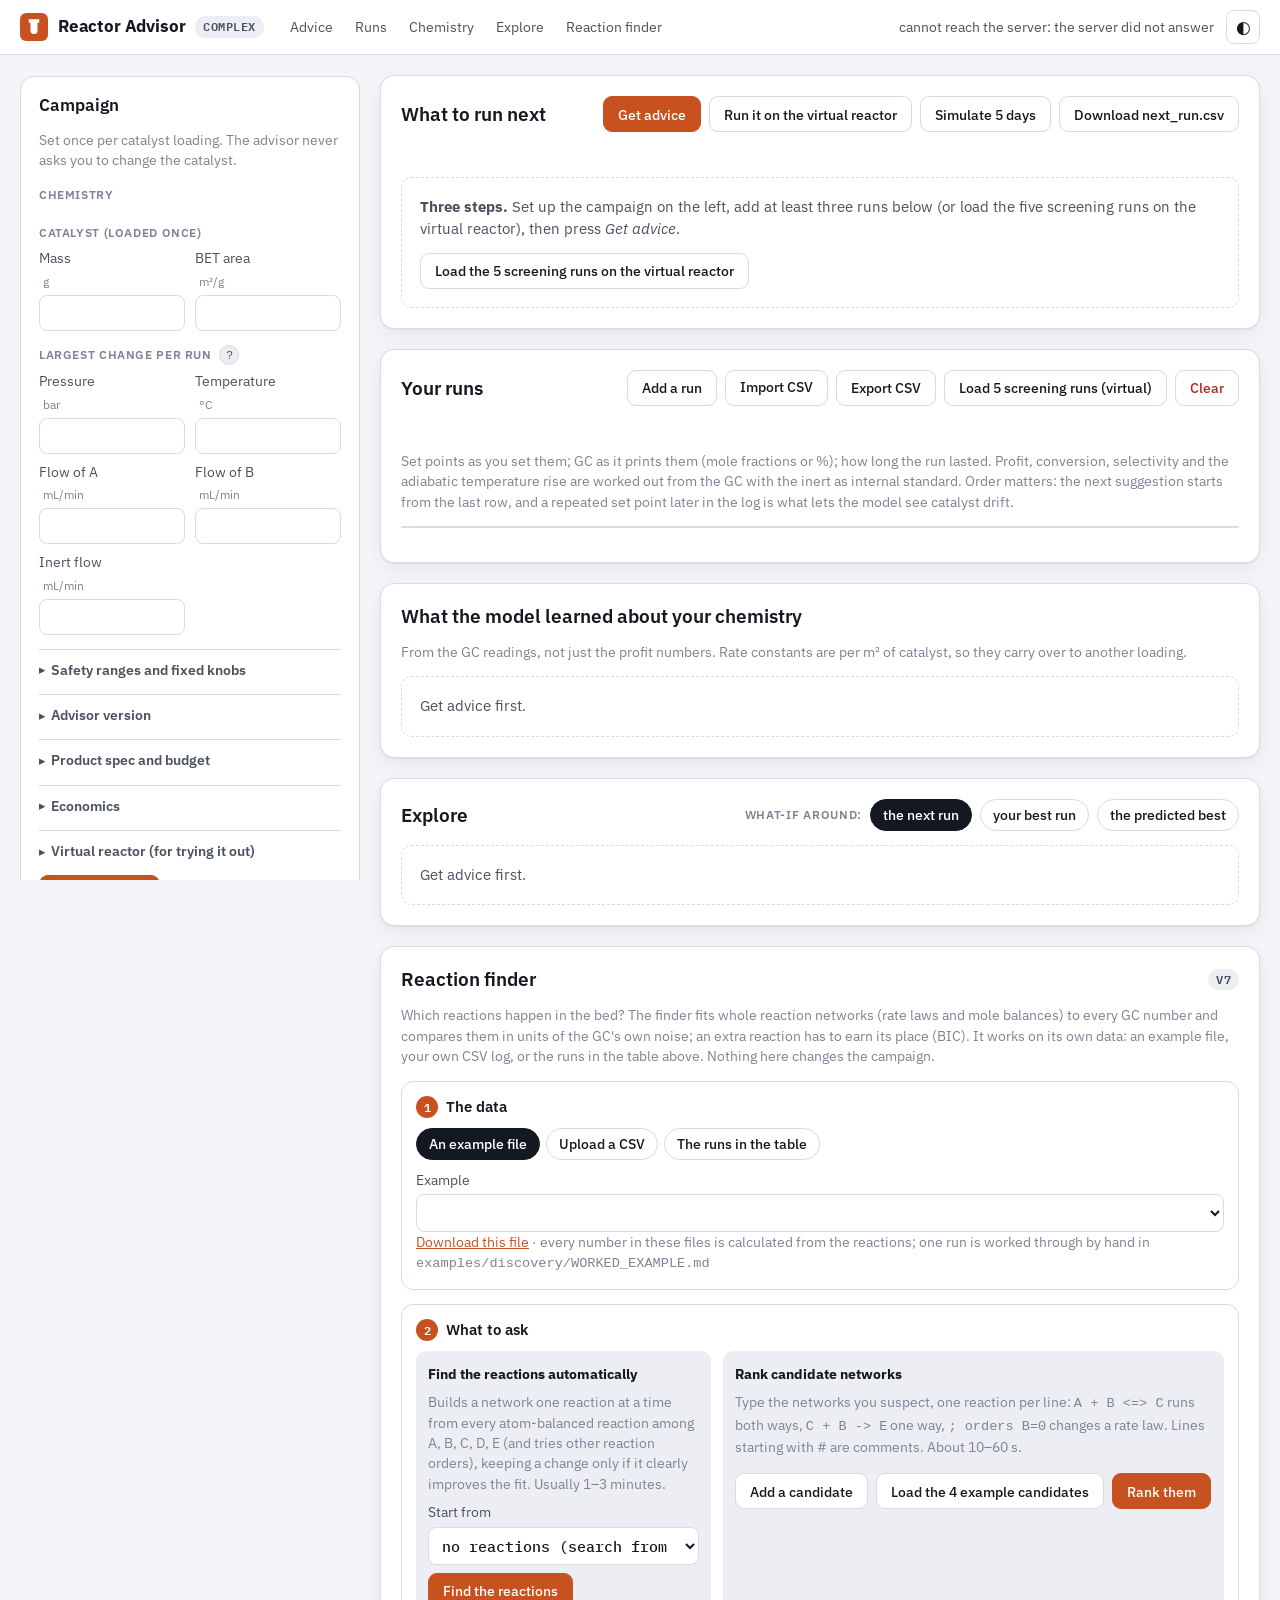
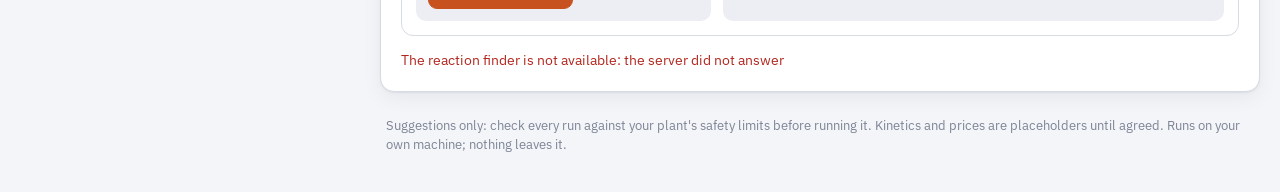
==== commit 27de7eb7: "v7: benchmark results, v7 becomes the default, documentation The full v7 study: 18 methods x 10 seed" ====
--- a/ui/index.html
+++ b/ui/index.html
@@ -6,7 +6,7 @@
 <title>Reactor Advisor</title>
 <link rel="preconnect" href="https://fonts.googleapis.com">
 <link rel="stylesheet" href="https://fonts.googleapis.com/css2?family=IBM+Plex+Sans:wght@400;500;600;700&family=IBM+Plex+Mono:wght@400;500;600&display=swap">
-<link rel="stylesheet" href="app.css?v=7c">
+<link rel="stylesheet" href="app.css?v=7d">
 <link rel="icon" href="data:image/svg+xml,%3Csvg xmlns='http://www.w3.org/2000/svg' viewBox='0 0 32 32'%3E%3Crect width='32' height='32' rx='7' fill='%23c8521f'/%3E%3Cpath d='M10 7h12v4h-2v9a4 4 0 0 1-8 0V11h-2z' fill='white'/%3E%3C/svg%3E">
 </head>
 <body>
@@ -69,8 +69,8 @@
       <summary>Advisor version</summary>
       <label>Correction to the physics
         <select id="s-version">
+          <option value="v7">v7: v6 + a neural network alone; checks and repairs the reactions</option>
           <option value="v6">v6: committee (Gaussian process + neural networks)</option>
-          <option value="v7">v7: v6 + a neural network alone; checks and repairs the reactions</option>
           <option value="v5">v5: one Gaussian process</option>
         </select>
       </label>
@@ -347,6 +347,6 @@
 <div id="tip" class="tip" role="tooltip" hidden></div>
 <div id="overlay" class="overlay" hidden aria-hidden="true"><div class="spinner" aria-hidden="true"></div><p id="overlay-text">Thinking…</p></div>
 
-<script src="app.js?v=7c"></script>
+<script src="app.js?v=7d"></script>
 </body>
 </html>
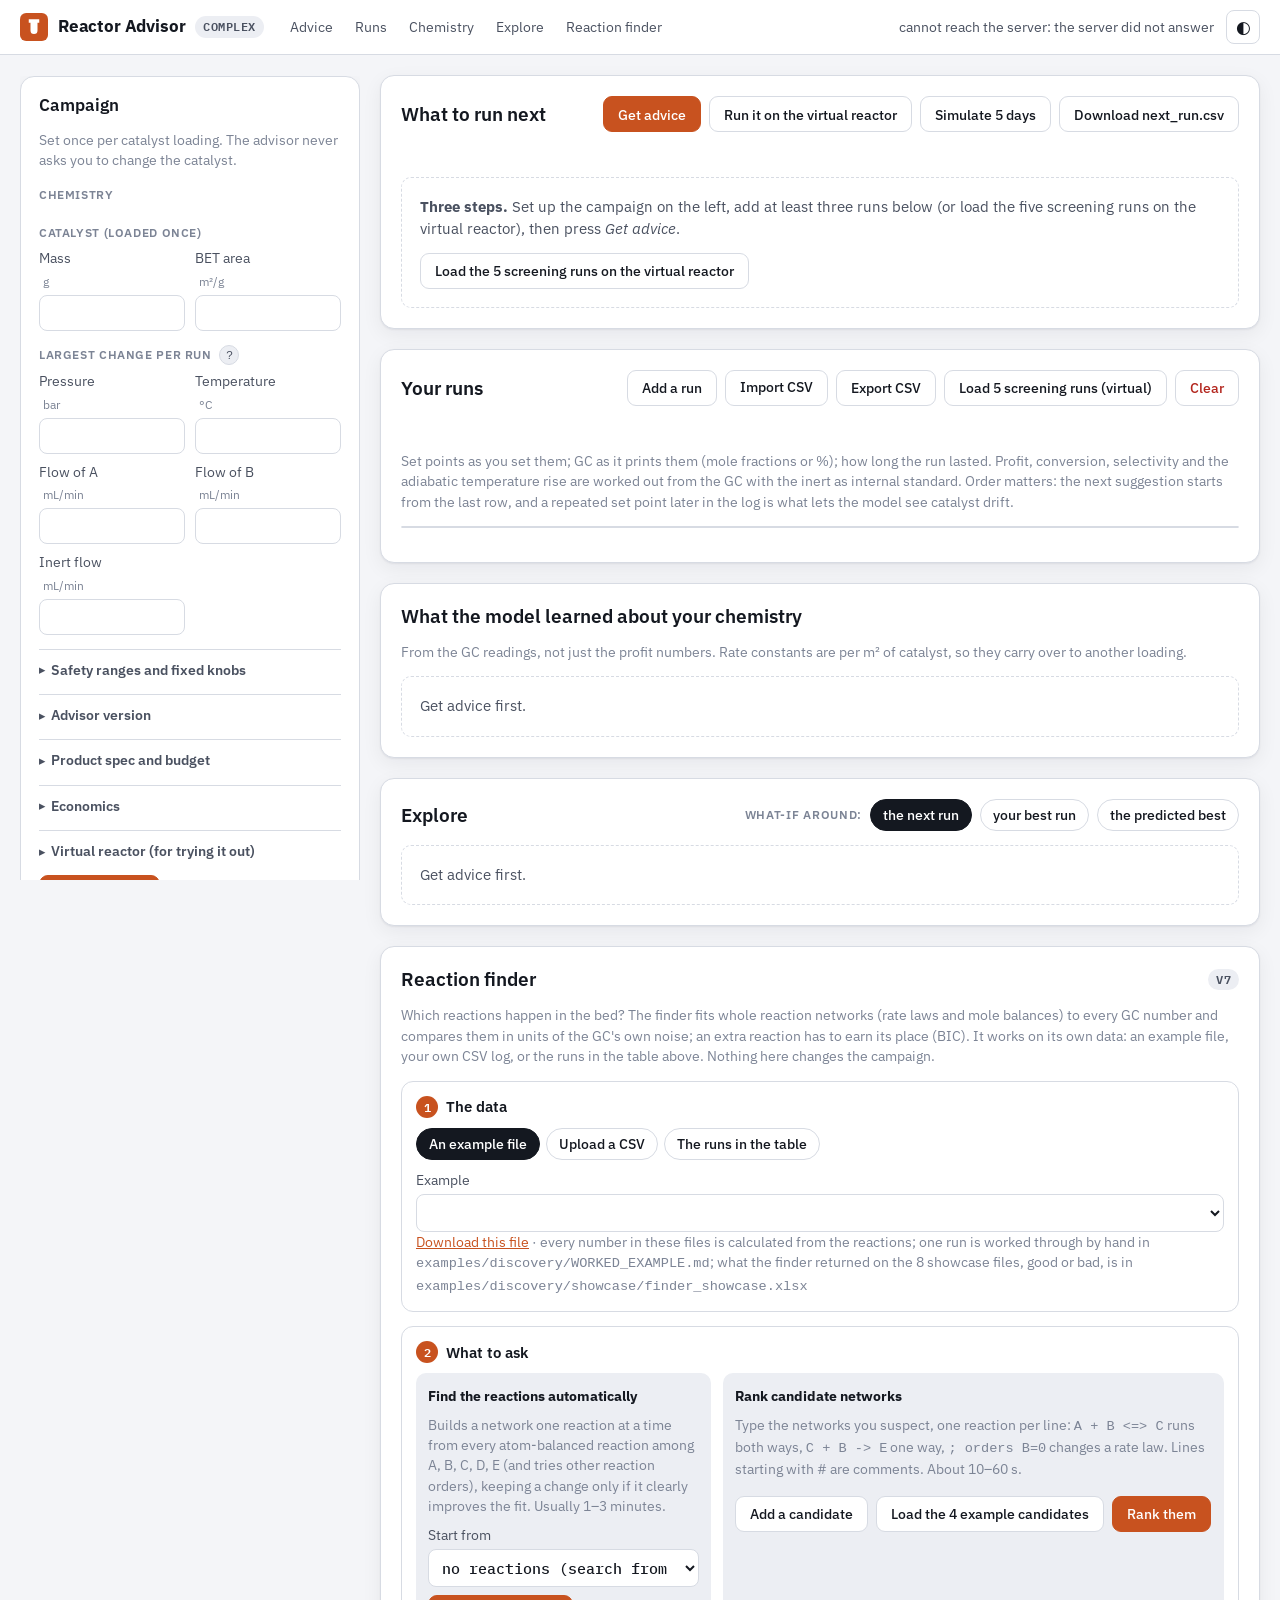
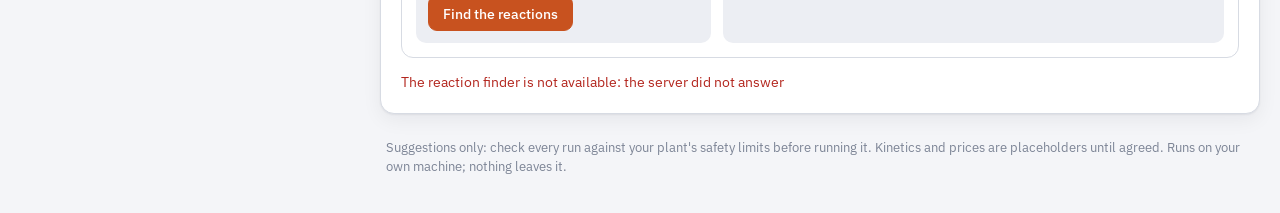
==== commit de25168c: "Reaction-finder showcase: 8 theoretical cases, what the finder returned (good or bad), data sheet, o" ====
--- a/ui/index.html
+++ b/ui/index.html
@@ -6,7 +6,7 @@
 <title>Reactor Advisor</title>
 <link rel="preconnect" href="https://fonts.googleapis.com">
 <link rel="stylesheet" href="https://fonts.googleapis.com/css2?family=IBM+Plex+Sans:wght@400;500;600;700&family=IBM+Plex+Mono:wght@400;500;600&display=swap">
-<link rel="stylesheet" href="app.css?v=7d">
+<link rel="stylesheet" href="app.css?v=7e">
 <link rel="icon" href="data:image/svg+xml,%3Csvg xmlns='http://www.w3.org/2000/svg' viewBox='0 0 32 32'%3E%3Crect width='32' height='32' rx='7' fill='%23c8521f'/%3E%3Cpath d='M10 7h12v4h-2v9a4 4 0 0 1-8 0V11h-2z' fill='white'/%3E%3C/svg%3E">
 </head>
 <body>
@@ -271,7 +271,7 @@
         <div id="f-src-example">
           <label>Example <select id="f-example"></select></label>
           <p class="hint" id="f-example-text"></p>
-          <p class="hint"><a id="f-example-dl" href="#" download>Download this file</a> · every number in these files is calculated from the reactions; one run is worked through by hand in <span class="mono">examples/discovery/WORKED_EXAMPLE.md</span></p>
+          <p class="hint"><a id="f-example-dl" href="#" download>Download this file</a> · every number in these files is calculated from the reactions; one run is worked through by hand in <span class="mono">examples/discovery/WORKED_EXAMPLE.md</span>; what the finder returned on the 8 showcase files, good or bad, is in <span class="mono">examples/discovery/showcase/finder_showcase.xlsx</span></p>
         </div>
         <div id="f-src-upload" hidden>
           <label class="btn file"><input type="file" id="f-file" accept=".csv,text/csv">Choose a CSV file</label>
@@ -347,6 +347,6 @@
 <div id="tip" class="tip" role="tooltip" hidden></div>
 <div id="overlay" class="overlay" hidden aria-hidden="true"><div class="spinner" aria-hidden="true"></div><p id="overlay-text">Thinking…</p></div>
 
-<script src="app.js?v=7d"></script>
+<script src="app.js?v=7e"></script>
 </body>
 </html>
